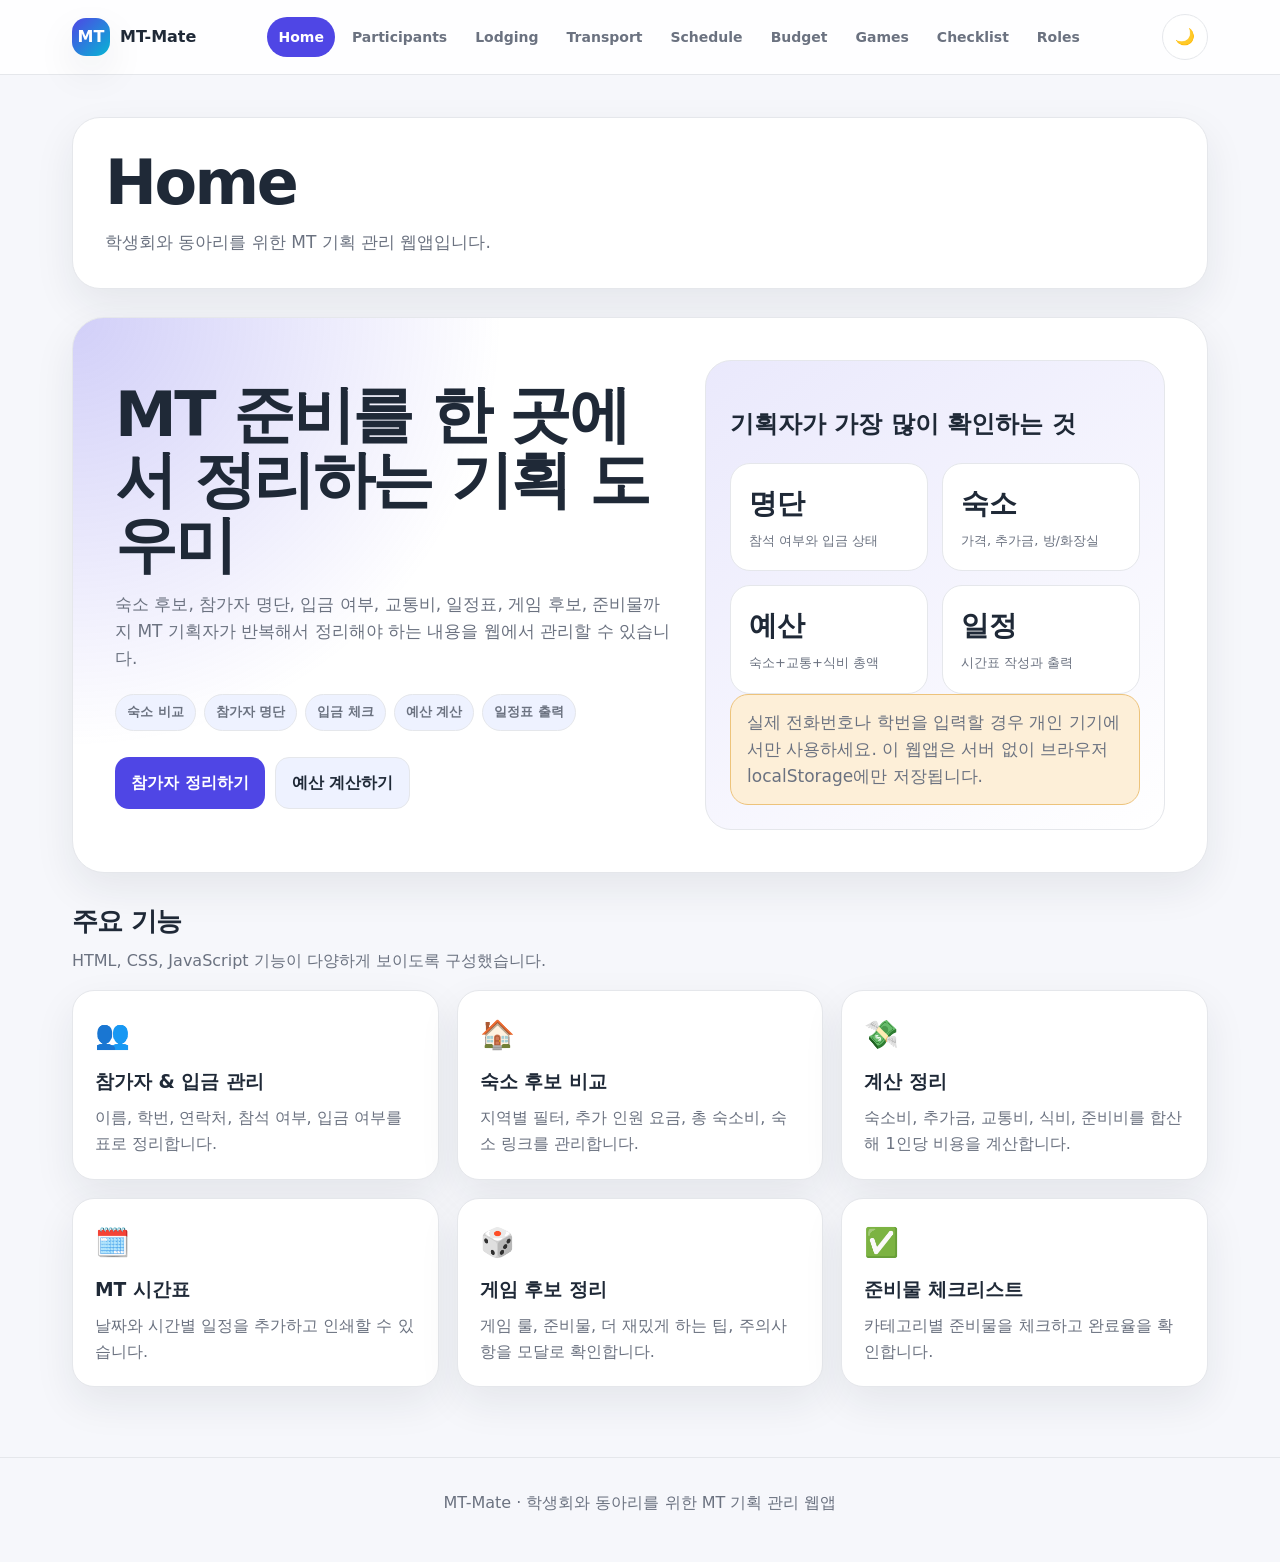
==== index.html @ 1ada5b93 "Add files via upload" ====
<!DOCTYPE html>
<html lang="ko">
<head>
  <meta charset="UTF-8" />
  <meta name="viewport" content="width=device-width, initial-scale=1.0" />
  <title>Home | MT-Mate</title>
  <link rel="stylesheet" href="style.css" />
</head>
<body data-page="home">
  <header class="site-header">
    <nav class="navbar">
      <a class="logo" href="index.html"><span class="logo-mark">MT</span><span>MT-Mate</span></a>
      <div class="nav-links"><a href="index.html">Home</a><a href="participants.html">Participants</a><a href="lodging.html">Lodging</a><a href="transport.html">Transport</a><a href="schedule.html">Schedule</a><a href="budget.html">Budget</a><a href="games.html">Games</a><a href="checklist.html">Checklist</a><a href="roles.html">Roles</a></div>
      <button id="themeToggle" class="theme-toggle" aria-label="테마 변경">🌙</button>
    </nav>
  </header>
  <main>
    <section class="page-title">
      <h1>Home</h1>
      <p>학생회와 동아리를 위한 MT 기획 관리 웹앱입니다.</p>
    </section>
    
<section class="hero">
  <div>
    <h1>MT 준비를 한 곳에서 정리하는 기획 도우미</h1>
    <p>숙소 후보, 참가자 명단, 입금 여부, 교통비, 일정표, 게임 후보, 준비물까지 MT 기획자가 반복해서 정리해야 하는 내용을 웹에서 관리할 수 있습니다.</p>
    <div class="hero-badges">
      <span class="badge">숙소 비교</span><span class="badge">참가자 명단</span><span class="badge">입금 체크</span><span class="badge">예산 계산</span><span class="badge">일정표 출력</span>
    </div>
    <div class="cta-row">
      <a class="btn" href="participants.html">참가자 정리하기</a>
      <a class="btn secondary" href="budget.html">예산 계산하기</a>
    </div>
  </div>
  <div class="hero-panel">
    <h2>기획자가 가장 많이 확인하는 것</h2>
    <div class="hero-stat">
      <div class="stat-card"><strong>명단</strong><span>참석 여부와 입금 상태</span></div>
      <div class="stat-card"><strong>숙소</strong><span>가격, 추가금, 방/화장실</span></div>
      <div class="stat-card"><strong>예산</strong><span>숙소+교통+식비 총액</span></div>
      <div class="stat-card"><strong>일정</strong><span>시간표 작성과 출력</span></div>
    </div>
    <p class="notice">실제 전화번호나 학번을 입력할 경우 개인 기기에서만 사용하세요. 이 웹앱은 서버 없이 브라우저 localStorage에만 저장됩니다.</p>
  </div>
</section>
<section class="section">
  <div class="section-head"><div><h2>주요 기능</h2><p>HTML, CSS, JavaScript 기능이 다양하게 보이도록 구성했습니다.</p></div></div>
  <div class="grid three">
    <a class="card" href="participants.html"><div class="icon">👥</div><h3>참가자 & 입금 관리</h3><p>이름, 학번, 연락처, 참석 여부, 입금 여부를 표로 정리합니다.</p></a>
    <a class="card" href="lodging.html"><div class="icon">🏠</div><h3>숙소 후보 비교</h3><p>지역별 필터, 추가 인원 요금, 총 숙소비, 숙소 링크를 관리합니다.</p></a>
    <a class="card" href="budget.html"><div class="icon">💸</div><h3>계산 정리</h3><p>숙소비, 추가금, 교통비, 식비, 준비비를 합산해 1인당 비용을 계산합니다.</p></a>
    <a class="card" href="schedule.html"><div class="icon">🗓️</div><h3>MT 시간표</h3><p>날짜와 시간별 일정을 추가하고 인쇄할 수 있습니다.</p></a>
    <a class="card" href="games.html"><div class="icon">🎲</div><h3>게임 후보 정리</h3><p>게임 룰, 준비물, 더 재밌게 하는 팁, 주의사항을 모달로 확인합니다.</p></a>
    <a class="card" href="checklist.html"><div class="icon">✅</div><h3>준비물 체크리스트</h3><p>카테고리별 준비물을 체크하고 완료율을 확인합니다.</p></a>
  </div>
</section>

  </main>
  <footer class="footer">MT-Mate · 학생회와 동아리를 위한 MT 기획 관리 웹앱</footer>
  <script src="script.js"></script>
</body>
</html>
---- style.css ----
:root {
  --bg: #f6f7fb;
  --surface: #ffffff;
  --surface-soft: #eef2ff;
  --text: #1f2937;
  --muted: #6b7280;
  --line: #e5e7eb;
  --primary: #4f46e5;
  --primary-dark: #3730a3;
  --accent: #06b6d4;
  --danger: #ef4444;
  --success: #16a34a;
  --warning: #f59e0b;
  --shadow: 0 16px 40px rgba(31, 41, 55, 0.08);
  --radius: 22px;
}

* { box-sizing: border-box; }
html { scroll-behavior: smooth; }
body {
  margin: 0;
  font-family: "Pretendard", "Noto Sans KR", system-ui, -apple-system, BlinkMacSystemFont, sans-serif;
  background: var(--bg);
  color: var(--text);
  line-height: 1.6;
}
body.dark {
  --bg: #101827;
  --surface: #182235;
  --surface-soft: #111827;
  --text: #f9fafb;
  --muted: #b8c2d6;
  --line: #30405d;
  --primary: #8b5cf6;
  --primary-dark: #7c3aed;
  --accent: #22d3ee;
  --shadow: 0 16px 40px rgba(0, 0, 0, 0.28);
}

a { color: inherit; text-decoration: none; }
button, input, select, textarea { font: inherit; }
button { cursor: pointer; }

.site-header {
  position: sticky;
  top: 0;
  z-index: 100;
  backdrop-filter: blur(16px);
  background: color-mix(in srgb, var(--surface) 86%, transparent);
  border-bottom: 1px solid var(--line);
}
.navbar {
  max-width: 1180px;
  margin: 0 auto;
  padding: 14px 22px;
  display: flex;
  align-items: center;
  justify-content: space-between;
  gap: 18px;
}
.logo { display: flex; align-items: center; gap: 10px; font-weight: 800; }
.logo-mark {
  width: 38px;
  height: 38px;
  border-radius: 14px;
  background: linear-gradient(135deg, var(--primary), var(--accent));
  display: grid;
  place-items: center;
  color: white;
  box-shadow: var(--shadow);
}
.nav-links { display: flex; align-items: center; gap: 6px; flex-wrap: wrap; justify-content: center; }
.nav-links a {
  color: var(--muted);
  padding: 9px 11px;
  border-radius: 999px;
  font-size: 14px;
  font-weight: 700;
}
.nav-links a:hover, .nav-links a.active {
  color: white;
  background: var(--primary);
}
.theme-toggle {
  border: 1px solid var(--line);
  background: var(--surface);
  color: var(--text);
  border-radius: 999px;
  padding: 9px 12px;
}

main { max-width: 1180px; margin: 0 auto; padding: 42px 22px 70px; }
.hero {
  display: grid;
  grid-template-columns: 1.1fr 0.9fr;
  gap: 28px;
  align-items: center;
  padding: 42px;
  background: radial-gradient(circle at top left, color-mix(in srgb, var(--primary) 26%, transparent), transparent 34%), var(--surface);
  border: 1px solid var(--line);
  border-radius: 32px;
  box-shadow: var(--shadow);
}
.hero h1, .page-title h1 { margin: 0 0 14px; font-size: clamp(34px, 5vw, 62px); line-height: 1.05; letter-spacing: -0.04em; }
.hero p, .page-title p { color: var(--muted); font-size: 17px; margin: 0; }
.hero-badges, .badge-row { display: flex; flex-wrap: wrap; gap: 8px; margin-top: 22px; }
.badge {
  display: inline-flex;
  align-items: center;
  gap: 6px;
  padding: 7px 11px;
  background: var(--surface-soft);
  border: 1px solid var(--line);
  border-radius: 999px;
  font-size: 13px;
  color: var(--muted);
  font-weight: 700;
}
.hero-panel {
  background: linear-gradient(145deg, color-mix(in srgb, var(--primary) 12%, var(--surface)), var(--surface));
  border: 1px solid var(--line);
  border-radius: 26px;
  padding: 24px;
}
.hero-stat { display: grid; grid-template-columns: repeat(2, 1fr); gap: 14px; margin-top: 18px; }
.stat-card {
  background: var(--surface);
  border: 1px solid var(--line);
  border-radius: 20px;
  padding: 18px;
}
.stat-card strong { display: block; font-size: 28px; }
.stat-card span { color: var(--muted); font-size: 13px; }
.cta-row { display: flex; gap: 10px; flex-wrap: wrap; margin-top: 26px; }
.btn {
  border: 0;
  border-radius: 14px;
  padding: 12px 16px;
  background: var(--primary);
  color: white;
  font-weight: 800;
  display: inline-flex;
  align-items: center;
  justify-content: center;
  gap: 8px;
}
.btn:hover { background: var(--primary-dark); transform: translateY(-1px); }
.btn.secondary { background: var(--surface-soft); color: var(--text); border: 1px solid var(--line); }
.btn.danger { background: var(--danger); }
.btn.small { padding: 8px 10px; font-size: 13px; border-radius: 11px; }
.btn.success { background: var(--success); }

.page-title {
  margin-bottom: 28px;
  padding: 32px;
  background: var(--surface);
  border: 1px solid var(--line);
  border-radius: 28px;
  box-shadow: var(--shadow);
}
.section { margin-top: 28px; }
.section-head { display: flex; align-items: end; justify-content: space-between; gap: 20px; margin-bottom: 16px; }
.section-head h2 { margin: 0; font-size: 26px; letter-spacing: -0.03em; }
.section-head p { margin: 5px 0 0; color: var(--muted); }

.grid { display: grid; gap: 18px; }
.grid.two { grid-template-columns: repeat(2, minmax(0, 1fr)); }
.grid.three { grid-template-columns: repeat(3, minmax(0, 1fr)); }
.grid.four { grid-template-columns: repeat(4, minmax(0, 1fr)); }
.card {
  background: var(--surface);
  border: 1px solid var(--line);
  border-radius: var(--radius);
  padding: 22px;
  box-shadow: var(--shadow);
}
.card h3 { margin: 0 0 8px; }
.card p { color: var(--muted); margin: 0; }
.card .icon { font-size: 28px; margin-bottom: 10px; }

.form-card { background: var(--surface); border: 1px solid var(--line); border-radius: var(--radius); padding: 22px; box-shadow: var(--shadow); }
.form-grid { display: grid; grid-template-columns: repeat(3, minmax(0, 1fr)); gap: 14px; }
.form-grid.two { grid-template-columns: repeat(2, minmax(0, 1fr)); }
.form-grid.four { grid-template-columns: repeat(4, minmax(0, 1fr)); }
.form-grid .full { grid-column: 1 / -1; }
label { display: block; font-size: 13px; font-weight: 800; margin-bottom: 6px; color: var(--muted); }
input, select, textarea {
  width: 100%;
  border: 1px solid var(--line);
  background: var(--surface-soft);
  color: var(--text);
  border-radius: 14px;
  padding: 12px 13px;
  outline: none;
}
textarea { min-height: 98px; resize: vertical; }
input:focus, select:focus, textarea:focus { border-color: var(--primary); box-shadow: 0 0 0 4px color-mix(in srgb, var(--primary) 14%, transparent); }
.actions { display: flex; gap: 10px; flex-wrap: wrap; margin-top: 16px; }

.tool-row { display: flex; gap: 10px; flex-wrap: wrap; align-items: center; margin: 14px 0 18px; }
.tool-row input, .tool-row select { width: auto; min-width: 180px; }

.item-list { display: grid; gap: 14px; }
.item-card {
  background: var(--surface);
  border: 1px solid var(--line);
  border-radius: 20px;
  padding: 18px;
  box-shadow: var(--shadow);
}
.item-top { display: flex; justify-content: space-between; gap: 12px; align-items: start; }
.item-top h3 { margin: 0; }
.meta { display: flex; flex-wrap: wrap; gap: 8px; margin: 12px 0; }
.pill { font-size: 12px; font-weight: 800; color: var(--muted); background: var(--surface-soft); border: 1px solid var(--line); padding: 5px 9px; border-radius: 999px; }
.pill.primary { color: white; background: var(--primary); border-color: var(--primary); }
.pill.success { color: white; background: var(--success); border-color: var(--success); }
.pill.warning { color: #111827; background: var(--warning); border-color: var(--warning); }
.pill.danger { color: white; background: var(--danger); border-color: var(--danger); }
.item-card p { margin: 6px 0; color: var(--muted); }
.item-card a { color: var(--primary); font-weight: 800; }

.summary-grid { display: grid; grid-template-columns: repeat(4, minmax(0, 1fr)); gap: 14px; margin: 18px 0; }
.summary-card { background: var(--surface); border: 1px solid var(--line); border-radius: 20px; padding: 18px; box-shadow: var(--shadow); }
.summary-card span { color: var(--muted); font-size: 13px; font-weight: 800; }
.summary-card strong { display: block; font-size: 26px; margin-top: 4px; }

.table-wrap { overflow-x: auto; background: var(--surface); border: 1px solid var(--line); border-radius: var(--radius); box-shadow: var(--shadow); }
table { width: 100%; border-collapse: collapse; min-width: 720px; }
th, td { border-bottom: 1px solid var(--line); padding: 12px 14px; text-align: left; font-size: 14px; vertical-align: top; }
th { color: var(--muted); background: var(--surface-soft); font-size: 13px; }
tr:last-child td { border-bottom: 0; }

.progress-box { background: var(--surface); border: 1px solid var(--line); border-radius: 20px; padding: 18px; box-shadow: var(--shadow); }
.progress-track { height: 12px; border-radius: 999px; background: var(--surface-soft); overflow: hidden; margin-top: 8px; }
.progress-fill { height: 100%; background: linear-gradient(90deg, var(--primary), var(--accent)); width: 0%; transition: width .25s ease; }

.game-card { cursor: pointer; transition: transform .18s ease; }
.game-card:hover { transform: translateY(-4px); }
.modal {
  position: fixed;
  inset: 0;
  background: rgba(0,0,0,.55);
  display: none;
  align-items: center;
  justify-content: center;
  padding: 20px;
  z-index: 300;
}
.modal.open { display: flex; }
.modal-content {
  max-width: 760px;
  width: 100%;
  max-height: 88vh;
  overflow: auto;
  background: var(--surface);
  color: var(--text);
  border-radius: 26px;
  border: 1px solid var(--line);
  padding: 26px;
  box-shadow: 0 22px 70px rgba(0,0,0,.35);
}
.modal-head { display: flex; justify-content: space-between; align-items: start; gap: 16px; }
.close-modal { border: 0; background: var(--surface-soft); color: var(--text); border-radius: 999px; padding: 8px 11px; }

.notice { background: color-mix(in srgb, var(--warning) 16%, var(--surface)); border: 1px solid color-mix(in srgb, var(--warning) 50%, var(--line)); border-radius: 18px; padding: 14px 16px; color: var(--text); margin-top: 16px; }
.empty { color: var(--muted); padding: 18px; border: 1px dashed var(--line); border-radius: 18px; background: var(--surface); }
.footer { text-align: center; color: var(--muted); padding: 32px 20px 46px; border-top: 1px solid var(--line); }

.print-only { display: none; }

@media (max-width: 900px) {
  .hero { grid-template-columns: 1fr; padding: 28px; }
  .grid.three, .grid.four, .grid.two, .form-grid, .form-grid.two, .form-grid.four, .summary-grid { grid-template-columns: 1fr; }
  .navbar { align-items: flex-start; flex-direction: column; }
  .nav-links { justify-content: flex-start; }
  .tool-row input, .tool-row select { width: 100%; }
}

@media print {
  .site-header, .actions, .tool-row, .theme-toggle, .no-print, .footer { display: none !important; }
  body { background: white; color: #111827; }
  main { max-width: none; padding: 20px; }
  .card, .form-card, .item-card, .page-title, .table-wrap { box-shadow: none; border-color: #ddd; }
  .print-only { display: block; }
}
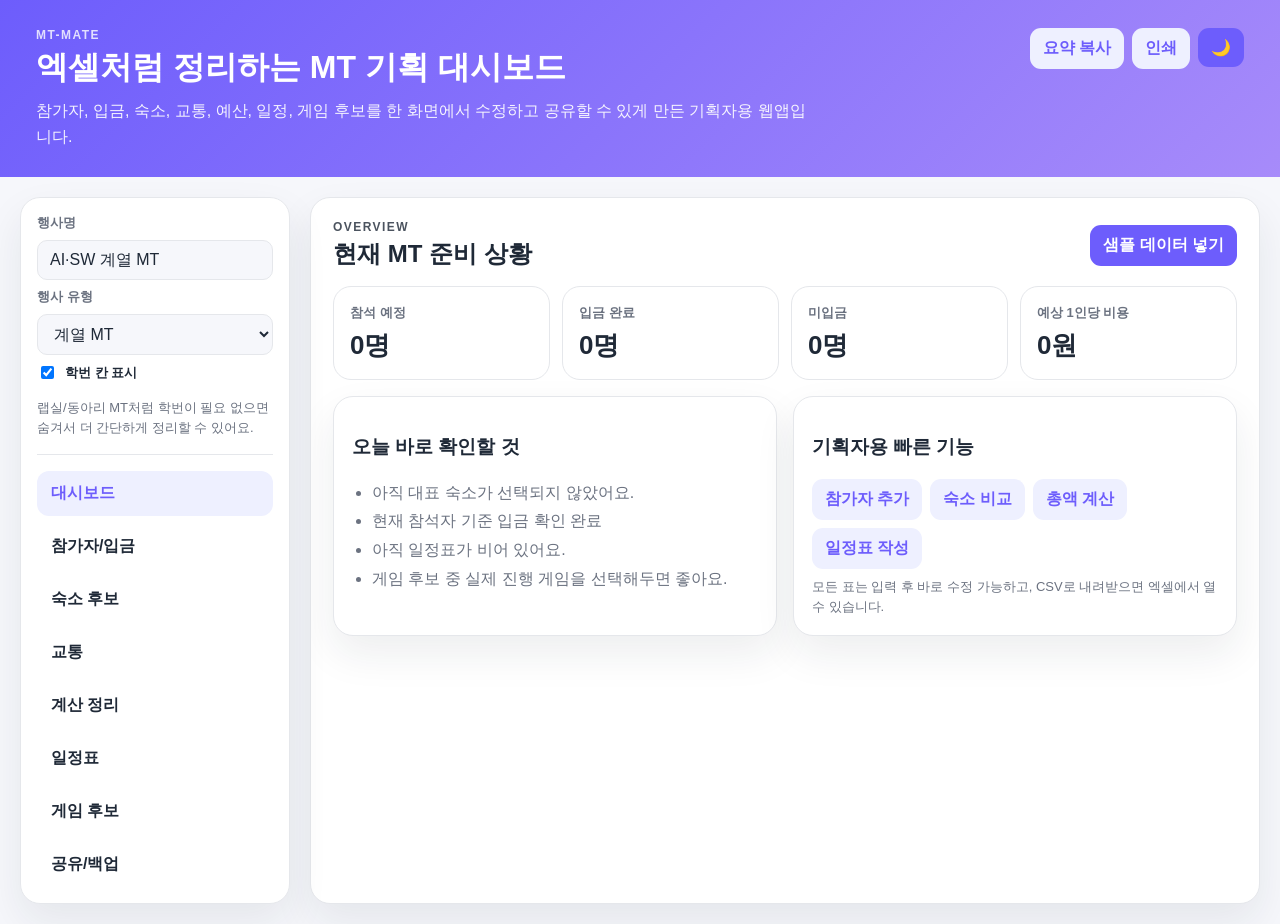
==== commit c525af7d: "Add files via upload" ====
--- a/index.html
+++ b/index.html
@@ -3,60 +3,252 @@
 <head>
   <meta charset="UTF-8" />
   <meta name="viewport" content="width=device-width, initial-scale=1.0" />
-  <title>Home | MT-Mate</title>
+  <title>MT-Mate | 엑셀형 MT 기획 대시보드</title>
   <link rel="stylesheet" href="style.css" />
 </head>
-<body data-page="home">
-  <header class="site-header">
-    <nav class="navbar">
-      <a class="logo" href="index.html"><span class="logo-mark">MT</span><span>MT-Mate</span></a>
-      <div class="nav-links"><a href="index.html">Home</a><a href="participants.html">Participants</a><a href="lodging.html">Lodging</a><a href="transport.html">Transport</a><a href="schedule.html">Schedule</a><a href="budget.html">Budget</a><a href="games.html">Games</a><a href="checklist.html">Checklist</a><a href="roles.html">Roles</a></div>
-      <button id="themeToggle" class="theme-toggle" aria-label="테마 변경">🌙</button>
-    </nav>
+<body>
+  <header class="app-header">
+    <div>
+      <p class="eyebrow">MT-Mate</p>
+      <h1>엑셀처럼 정리하는 MT 기획 대시보드</h1>
+      <p class="lead">참가자, 입금, 숙소, 교통, 예산, 일정, 게임 후보를 한 화면에서 수정하고 공유할 수 있게 만든 기획자용 웹앱입니다.</p>
+    </div>
+    <div class="header-actions">
+      <button id="copySummaryBtn" class="btn ghost">요약 복사</button>
+      <button id="printBtn" class="btn ghost">인쇄</button>
+      <button id="themeBtn" class="btn primary">🌙</button>
+    </div>
   </header>
-  <main>
-    <section class="page-title">
-      <h1>Home</h1>
-      <p>학생회와 동아리를 위한 MT 기획 관리 웹앱입니다.</p>
+
+  <main class="app-shell">
+    <aside class="side-panel">
+      <div class="project-box">
+        <label for="eventName">행사명</label>
+        <input id="eventName" type="text" placeholder="예: AI·SW 계열 MT" />
+        <label for="eventType">행사 유형</label>
+        <select id="eventType">
+          <option value="department">계열 MT</option>
+          <option value="lab">랩실 MT</option>
+          <option value="club">동아리 MT</option>
+          <option value="etc">기타</option>
+        </select>
+        <label class="check-line">
+          <input id="showStudentId" type="checkbox" /> 학번 칸 표시
+        </label>
+        <p class="mini-help">랩실/동아리 MT처럼 학번이 필요 없으면 숨겨서 더 간단하게 정리할 수 있어요.</p>
+      </div>
+
+      <nav class="tab-nav" aria-label="MT-Mate menu">
+        <button class="tab-btn active" data-tab="dashboard">대시보드</button>
+        <button class="tab-btn" data-tab="participants">참가자/입금</button>
+        <button class="tab-btn" data-tab="lodging">숙소 후보</button>
+        <button class="tab-btn" data-tab="transport">교통</button>
+        <button class="tab-btn" data-tab="budget">계산 정리</button>
+        <button class="tab-btn" data-tab="schedule">일정표</button>
+        <button class="tab-btn" data-tab="games">게임 후보</button>
+        <button class="tab-btn" data-tab="backup">공유/백업</button>
+      </nav>
+    </aside>
+
+    <section class="content-panel">
+      <section id="dashboard" class="tab-page active">
+        <div class="section-title">
+          <div>
+            <p class="eyebrow">Overview</p>
+            <h2>현재 MT 준비 상황</h2>
+          </div>
+          <button class="btn primary" data-add-sample>샘플 데이터 넣기</button>
+        </div>
+        <div class="stats-grid" id="summaryCards"></div>
+        <div class="split-grid">
+          <article class="card">
+            <h3>오늘 바로 확인할 것</h3>
+            <ul class="todo-list" id="quickCheckList"></ul>
+          </article>
+          <article class="card">
+            <h3>기획자용 빠른 기능</h3>
+            <div class="quick-buttons">
+              <button class="btn ghost" data-jump="participants">참가자 추가</button>
+              <button class="btn ghost" data-jump="lodging">숙소 비교</button>
+              <button class="btn ghost" data-jump="budget">총액 계산</button>
+              <button class="btn ghost" data-jump="schedule">일정표 작성</button>
+            </div>
+            <p class="mini-help">모든 표는 입력 후 바로 수정 가능하고, CSV로 내려받으면 엑셀에서 열 수 있습니다.</p>
+          </article>
+        </div>
+      </section>
+
+      <section id="participants" class="tab-page">
+        <div class="section-title">
+          <div>
+            <p class="eyebrow">Participants</p>
+            <h2>참가자 명단 & 입금 여부</h2>
+          </div>
+          <div class="action-row">
+            <button class="btn primary" id="addParticipantBtn">+ 행 추가</button>
+            <button class="btn ghost" data-copy="participants">표 복사</button>
+            <button class="btn ghost" data-csv="participants">CSV 다운로드</button>
+          </div>
+        </div>
+        <div class="helper-card">
+          <strong>여러 명 한 번에 붙여넣기</strong>
+          <p>엑셀/메모장에서 복사한 내용을 붙여넣으면 행으로 추가됩니다. 형식: 이름, 학번, 전화번호 또는 이름, 전화번호</p>
+          <textarea id="bulkParticipants" placeholder="예: 김하나 202512345 010-0000-0000&#10;이두리 010-1111-1111"></textarea>
+          <button class="btn ghost" id="bulkAddParticipantsBtn">붙여넣은 명단 추가</button>
+        </div>
+        <div class="table-wrap">
+          <table class="data-table" id="participantsTable"></table>
+        </div>
+      </section>
+
+      <section id="lodging" class="tab-page">
+        <div class="section-title">
+          <div>
+            <p class="eyebrow">Lodging</p>
+            <h2>숙소 후보 비교표</h2>
+          </div>
+          <div class="action-row">
+            <button class="btn primary" id="addLodgingBtn">+ 숙소 행 추가</button>
+            <button class="btn ghost" data-copy="lodgings">표 복사</button>
+            <button class="btn ghost" data-csv="lodgings">CSV 다운로드</button>
+          </div>
+        </div>
+        <div class="filter-bar">
+          <label>지역 선택</label>
+          <select id="regionSelect"></select>
+          <button class="btn ghost" id="filterRegionBtn">선택 지역만 보기</button>
+          <button class="btn ghost" id="showAllRegionsBtn">전체 보기</button>
+          <div class="recent-box">
+            <span>최근 선택 지역</span>
+            <div id="recentRegions" class="chip-row"></div>
+          </div>
+        </div>
+        <p class="mini-help">기본 행은 꼭 필요한 항목만 보이도록 구성했습니다. 방/화장실/시설은 각 행의 “추가정보”를 눌러 필요할 때만 적을 수 있어요.</p>
+        <div class="table-wrap wide">
+          <table class="data-table" id="lodgingsTable"></table>
+        </div>
+      </section>
+
+      <section id="transport" class="tab-page">
+        <div class="section-title">
+          <div>
+            <p class="eyebrow">Transport</p>
+            <h2>교통비 정리</h2>
+          </div>
+          <div class="action-row">
+            <button class="btn primary" id="addTransportBtn">+ 교통 행 추가</button>
+            <button class="btn ghost" data-copy="transport">표 복사</button>
+            <button class="btn ghost" data-csv="transport">CSV 다운로드</button>
+          </div>
+        </div>
+        <div class="table-wrap">
+          <table class="data-table" id="transportTable"></table>
+        </div>
+      </section>
+
+      <section id="budget" class="tab-page">
+        <div class="section-title">
+          <div>
+            <p class="eyebrow">Budget</p>
+            <h2>계산 정리 페이지</h2>
+          </div>
+          <div class="action-row">
+            <button class="btn primary" id="syncBudgetBtn">숙소/교통/음식 금액 반영</button>
+            <button class="btn ghost" data-copy="budget">표 복사</button>
+            <button class="btn ghost" data-csv="budget">CSV 다운로드</button>
+          </div>
+        </div>
+        <div class="stats-grid" id="budgetCards"></div>
+        <div class="split-grid">
+          <article class="card">
+            <div class="section-title compact">
+              <h3>음식/식비 계획</h3>
+              <button class="btn ghost" id="addFoodBtn">+ 음식 행 추가</button>
+            </div>
+            <div class="table-wrap small-table">
+              <table class="data-table" id="foodTable"></table>
+            </div>
+          </article>
+          <article class="card">
+            <div class="section-title compact">
+              <h3>기타 예산 항목</h3>
+              <button class="btn ghost" id="addBudgetBtn">+ 항목 추가</button>
+            </div>
+            <div class="table-wrap small-table">
+              <table class="data-table" id="budgetTable"></table>
+            </div>
+          </article>
+        </div>
+      </section>
+
+      <section id="schedule" class="tab-page">
+        <div class="section-title">
+          <div>
+            <p class="eyebrow">Schedule</p>
+            <h2>한눈에 보는 MT 일정표</h2>
+          </div>
+          <div class="action-row">
+            <button class="btn primary" id="addScheduleBtn">+ 일정 행 추가</button>
+            <button class="btn ghost" data-copy="schedule">표 복사</button>
+            <button class="btn ghost" data-csv="schedule">CSV 다운로드</button>
+          </div>
+        </div>
+        <div class="table-wrap wide">
+          <table class="data-table" id="scheduleTable"></table>
+        </div>
+      </section>
+
+      <section id="games" class="tab-page">
+        <div class="section-title">
+          <div>
+            <p class="eyebrow">Games</p>
+            <h2>게임 후보 설명표</h2>
+          </div>
+          <div class="action-row">
+            <button class="btn primary" id="addGameBtn">+ 게임 행 추가</button>
+            <button class="btn ghost" data-copy="games">표 복사</button>
+            <button class="btn ghost" data-csv="games">CSV 다운로드</button>
+          </div>
+        </div>
+        <p class="mini-help">게임을 고르는 것보다 중요한 건 “진행자가 설명하기 쉬운 형태”로 정리하는 것입니다. 룰, 준비물, 더 재밌게 하는 방법을 표로 정리해두면 회의 때 바로 공유하기 좋습니다.</p>
+        <div class="table-wrap wide">
+          <table class="data-table" id="gamesTable"></table>
+        </div>
+      </section>
+
+      <section id="backup" class="tab-page">
+        <div class="section-title">
+          <div>
+            <p class="eyebrow">Share & Backup</p>
+            <h2>공유, 백업, 복구</h2>
+          </div>
+          <div class="action-row">
+            <button class="btn primary" id="downloadBackupBtn">전체 백업 다운로드</button>
+            <button class="btn danger" id="resetAllBtn">전체 초기화</button>
+          </div>
+        </div>
+        <div class="split-grid">
+          <article class="card">
+            <h3>백업 가져오기</h3>
+            <p class="mini-help">다른 사람이 보낸 JSON 백업 파일을 가져오면 같은 내용을 이어서 볼 수 있습니다.</p>
+            <input id="backupFile" type="file" accept="application/json" />
+          </article>
+          <article class="card">
+            <h3>삭제 항목 복구</h3>
+            <p class="mini-help">실수로 삭제한 행은 휴지통에서 복구할 수 있습니다.</p>
+            <div id="trashList" class="trash-list"></div>
+          </article>
+        </div>
+        <article class="card">
+          <h3>공유용 요약</h3>
+          <textarea id="summaryText" readonly></textarea>
+          <button class="btn ghost" id="copyLongSummaryBtn">공유용 요약 복사</button>
+        </article>
+      </section>
     </section>
-    
-<section class="hero">
-  <div>
-    <h1>MT 준비를 한 곳에서 정리하는 기획 도우미</h1>
-    <p>숙소 후보, 참가자 명단, 입금 여부, 교통비, 일정표, 게임 후보, 준비물까지 MT 기획자가 반복해서 정리해야 하는 내용을 웹에서 관리할 수 있습니다.</p>
-    <div class="hero-badges">
-      <span class="badge">숙소 비교</span><span class="badge">참가자 명단</span><span class="badge">입금 체크</span><span class="badge">예산 계산</span><span class="badge">일정표 출력</span>
-    </div>
-    <div class="cta-row">
-      <a class="btn" href="participants.html">참가자 정리하기</a>
-      <a class="btn secondary" href="budget.html">예산 계산하기</a>
-    </div>
-  </div>
-  <div class="hero-panel">
-    <h2>기획자가 가장 많이 확인하는 것</h2>
-    <div class="hero-stat">
-      <div class="stat-card"><strong>명단</strong><span>참석 여부와 입금 상태</span></div>
-      <div class="stat-card"><strong>숙소</strong><span>가격, 추가금, 방/화장실</span></div>
-      <div class="stat-card"><strong>예산</strong><span>숙소+교통+식비 총액</span></div>
-      <div class="stat-card"><strong>일정</strong><span>시간표 작성과 출력</span></div>
-    </div>
-    <p class="notice">실제 전화번호나 학번을 입력할 경우 개인 기기에서만 사용하세요. 이 웹앱은 서버 없이 브라우저 localStorage에만 저장됩니다.</p>
-  </div>
-</section>
-<section class="section">
-  <div class="section-head"><div><h2>주요 기능</h2><p>HTML, CSS, JavaScript 기능이 다양하게 보이도록 구성했습니다.</p></div></div>
-  <div class="grid three">
-    <a class="card" href="participants.html"><div class="icon">👥</div><h3>참가자 & 입금 관리</h3><p>이름, 학번, 연락처, 참석 여부, 입금 여부를 표로 정리합니다.</p></a>
-    <a class="card" href="lodging.html"><div class="icon">🏠</div><h3>숙소 후보 비교</h3><p>지역별 필터, 추가 인원 요금, 총 숙소비, 숙소 링크를 관리합니다.</p></a>
-    <a class="card" href="budget.html"><div class="icon">💸</div><h3>계산 정리</h3><p>숙소비, 추가금, 교통비, 식비, 준비비를 합산해 1인당 비용을 계산합니다.</p></a>
-    <a class="card" href="schedule.html"><div class="icon">🗓️</div><h3>MT 시간표</h3><p>날짜와 시간별 일정을 추가하고 인쇄할 수 있습니다.</p></a>
-    <a class="card" href="games.html"><div class="icon">🎲</div><h3>게임 후보 정리</h3><p>게임 룰, 준비물, 더 재밌게 하는 팁, 주의사항을 모달로 확인합니다.</p></a>
-    <a class="card" href="checklist.html"><div class="icon">✅</div><h3>준비물 체크리스트</h3><p>카테고리별 준비물을 체크하고 완료율을 확인합니다.</p></a>
-  </div>
-</section>
-
   </main>
-  <footer class="footer">MT-Mate · 학생회와 동아리를 위한 MT 기획 관리 웹앱</footer>
+
+  <div id="toast" class="toast"></div>
   <script src="script.js"></script>
 </body>
-</html>+</html>
--- a/style.css
+++ b/style.css
@@ -1,285 +1,237 @@
 :root {
   --bg: #f6f7fb;
-  --surface: #ffffff;
-  --surface-soft: #eef2ff;
+  --panel: #ffffff;
   --text: #1f2937;
   --muted: #6b7280;
   --line: #e5e7eb;
-  --primary: #4f46e5;
-  --primary-dark: #3730a3;
-  --accent: #06b6d4;
+  --primary: #6d5dfc;
+  --primary-dark: #5145cd;
+  --soft: #eef0ff;
   --danger: #ef4444;
-  --success: #16a34a;
+  --success: #10b981;
   --warning: #f59e0b;
-  --shadow: 0 16px 40px rgba(31, 41, 55, 0.08);
-  --radius: 22px;
+  --shadow: 0 18px 40px rgba(31, 41, 55, 0.08);
+}
+
+body.dark {
+  --bg: #111827;
+  --panel: #1f2937;
+  --text: #f9fafb;
+  --muted: #9ca3af;
+  --line: #374151;
+  --soft: #252f49;
+  --shadow: 0 18px 40px rgba(0, 0, 0, 0.35);
 }
 
 * { box-sizing: border-box; }
-html { scroll-behavior: smooth; }
 body {
   margin: 0;
-  font-family: "Pretendard", "Noto Sans KR", system-ui, -apple-system, BlinkMacSystemFont, sans-serif;
+  font-family: -apple-system, BlinkMacSystemFont, "Segoe UI", "Noto Sans KR", sans-serif;
   background: var(--bg);
   color: var(--text);
-  line-height: 1.6;
-}
-body.dark {
-  --bg: #101827;
-  --surface: #182235;
-  --surface-soft: #111827;
-  --text: #f9fafb;
-  --muted: #b8c2d6;
-  --line: #30405d;
-  --primary: #8b5cf6;
-  --primary-dark: #7c3aed;
-  --accent: #22d3ee;
-  --shadow: 0 16px 40px rgba(0, 0, 0, 0.28);
-}
-
-a { color: inherit; text-decoration: none; }
+}
+
 button, input, select, textarea { font: inherit; }
 button { cursor: pointer; }
 
-.site-header {
+.app-header {
+  display: flex;
+  justify-content: space-between;
+  gap: 20px;
+  padding: 28px 36px;
+  background: linear-gradient(135deg, var(--primary), #a78bfa);
+  color: white;
+}
+
+.app-header h1 { margin: 4px 0 8px; font-size: 32px; }
+.lead { margin: 0; max-width: 780px; opacity: 0.92; line-height: 1.6; }
+.eyebrow { margin: 0; font-size: 12px; letter-spacing: 0.12em; text-transform: uppercase; font-weight: 800; opacity: 0.8; }
+.header-actions { display: flex; gap: 8px; align-items: flex-start; }
+
+.app-shell {
+  display: grid;
+  grid-template-columns: 270px minmax(0, 1fr);
+  gap: 20px;
+  padding: 20px;
+}
+
+.side-panel, .content-panel, .card, .helper-card {
+  background: var(--panel);
+  border: 1px solid var(--line);
+  border-radius: 20px;
+  box-shadow: var(--shadow);
+}
+
+.side-panel { padding: 16px; height: fit-content; position: sticky; top: 16px; }
+.content-panel { padding: 22px; min-height: 680px; overflow: hidden; }
+.project-box { display: grid; gap: 8px; padding-bottom: 16px; border-bottom: 1px solid var(--line); }
+label { font-size: 13px; font-weight: 800; color: var(--muted); }
+input, select, textarea {
+  width: 100%;
+  border: 1px solid var(--line);
+  background: var(--bg);
+  color: var(--text);
+  border-radius: 10px;
+  padding: 10px 12px;
+  outline: none;
+}
+textarea { min-height: 84px; resize: vertical; }
+input:focus, select:focus, textarea:focus { border-color: var(--primary); box-shadow: 0 0 0 3px rgba(109, 93, 252, 0.16); }
+.check-line { display: flex; align-items: center; gap: 8px; color: var(--text); }
+.check-line input { width: auto; }
+.mini-help { color: var(--muted); line-height: 1.55; font-size: 13px; margin: 8px 0 0; }
+
+.tab-nav { display: grid; gap: 8px; margin-top: 16px; }
+.tab-btn {
+  border: 0;
+  border-radius: 12px;
+  padding: 12px 14px;
+  background: transparent;
+  color: var(--text);
+  text-align: left;
+  font-weight: 800;
+}
+.tab-btn:hover, .tab-btn.active { background: var(--soft); color: var(--primary); }
+
+.tab-page { display: none; }
+.tab-page.active { display: block; animation: fadeUp .22s ease; }
+@keyframes fadeUp { from { opacity: 0; transform: translateY(8px); } to { opacity: 1; transform: translateY(0); } }
+
+.section-title { display: flex; justify-content: space-between; gap: 12px; align-items: center; margin-bottom: 16px; }
+.section-title h2, .section-title h3 { margin: 4px 0 0; }
+.section-title.compact { margin: 0 0 12px; }
+.action-row, .quick-buttons, .filter-bar { display: flex; gap: 8px; flex-wrap: wrap; align-items: center; }
+
+.btn {
+  border: 0;
+  border-radius: 11px;
+  padding: 10px 13px;
+  font-weight: 900;
+  white-space: nowrap;
+}
+.btn.primary { background: var(--primary); color: white; }
+.btn.primary:hover { background: var(--primary-dark); }
+.btn.ghost { background: var(--soft); color: var(--primary); }
+.btn.danger { background: #fee2e2; color: #b91c1c; }
+
+.stats-grid {
+  display: grid;
+  grid-template-columns: repeat(4, minmax(0, 1fr));
+  gap: 12px;
+  margin-bottom: 16px;
+}
+.stat-card {
+  background: var(--panel);
+  border: 1px solid var(--line);
+  border-radius: 18px;
+  padding: 16px;
+}
+.stat-card b { display: block; font-size: 26px; margin-top: 6px; }
+.stat-card span { color: var(--muted); font-size: 13px; font-weight: 800; }
+
+.split-grid { display: grid; grid-template-columns: 1fr 1fr; gap: 16px; }
+.card, .helper-card { padding: 18px; }
+.todo-list { margin: 0; padding-left: 20px; line-height: 1.8; color: var(--muted); }
+
+.table-wrap {
+  overflow: auto;
+  border: 1px solid var(--line);
+  border-radius: 16px;
+  background: var(--panel);
+}
+.table-wrap.wide { max-height: 68vh; }
+.small-table { max-height: 420px; }
+.data-table {
+  width: 100%;
+  border-collapse: collapse;
+  min-width: 860px;
+}
+.data-table th, .data-table td {
+  border-bottom: 1px solid var(--line);
+  border-right: 1px solid var(--line);
+  padding: 8px;
+  vertical-align: middle;
+  font-size: 13px;
+}
+.data-table th {
   position: sticky;
   top: 0;
-  z-index: 100;
-  backdrop-filter: blur(16px);
-  background: color-mix(in srgb, var(--surface) 86%, transparent);
-  border-bottom: 1px solid var(--line);
-}
-.navbar {
-  max-width: 1180px;
-  margin: 0 auto;
-  padding: 14px 22px;
-  display: flex;
-  align-items: center;
-  justify-content: space-between;
-  gap: 18px;
-}
-.logo { display: flex; align-items: center; gap: 10px; font-weight: 800; }
-.logo-mark {
-  width: 38px;
-  height: 38px;
-  border-radius: 14px;
-  background: linear-gradient(135deg, var(--primary), var(--accent));
-  display: grid;
-  place-items: center;
-  color: white;
-  box-shadow: var(--shadow);
-}
-.nav-links { display: flex; align-items: center; gap: 6px; flex-wrap: wrap; justify-content: center; }
-.nav-links a {
-  color: var(--muted);
-  padding: 9px 11px;
+  z-index: 1;
+  background: var(--soft);
+  color: var(--primary);
+  text-align: left;
+  font-weight: 900;
+}
+.data-table tr:hover td { background: rgba(109, 93, 252, 0.04); }
+.data-table input, .data-table select, .data-table textarea {
+  border: 0;
+  background: transparent;
+  border-radius: 6px;
+  padding: 7px;
+  min-width: 90px;
+}
+.data-table textarea { min-width: 230px; min-height: 56px; }
+.data-table input:focus, .data-table select:focus, .data-table textarea:focus { background: var(--bg); }
+.calc-cell { font-weight: 900; color: var(--primary); white-space: nowrap; }
+.paid { color: var(--success); font-weight: 900; }
+.unpaid { color: var(--danger); font-weight: 900; }
+.hidden-col { display: none; }
+.detail-row td { background: var(--bg); }
+.detail-grid { display: grid; grid-template-columns: repeat(4, minmax(140px, 1fr)); gap: 8px; }
+
+.filter-bar {
+  background: var(--panel);
+  border: 1px solid var(--line);
+  border-radius: 16px;
+  padding: 12px;
+  margin-bottom: 10px;
+}
+.filter-bar select { max-width: 220px; }
+.recent-box { display: flex; align-items: center; gap: 8px; color: var(--muted); font-size: 13px; font-weight: 900; }
+.chip-row { display: flex; gap: 6px; flex-wrap: wrap; }
+.chip {
+  border: 1px solid var(--line);
   border-radius: 999px;
-  font-size: 14px;
-  font-weight: 700;
-}
-.nav-links a:hover, .nav-links a.active {
-  color: white;
-  background: var(--primary);
-}
-.theme-toggle {
-  border: 1px solid var(--line);
-  background: var(--surface);
-  color: var(--text);
+  padding: 7px 10px;
+  background: var(--bg);
+  color: var(--text);
+  font-size: 12px;
+  font-weight: 800;
+}
+
+#summaryText { min-height: 260px; font-family: ui-monospace, SFMono-Regular, Menlo, Consolas, monospace; }
+.trash-list { display: grid; gap: 8px; max-height: 280px; overflow: auto; }
+.trash-item { display: flex; justify-content: space-between; gap: 8px; align-items: center; border: 1px solid var(--line); border-radius: 12px; padding: 10px; }
+.toast {
+  position: fixed;
+  right: 18px;
+  bottom: 18px;
+  background: var(--text);
+  color: var(--panel);
+  padding: 12px 16px;
   border-radius: 999px;
-  padding: 9px 12px;
-}
-
-main { max-width: 1180px; margin: 0 auto; padding: 42px 22px 70px; }
-.hero {
-  display: grid;
-  grid-template-columns: 1.1fr 0.9fr;
-  gap: 28px;
-  align-items: center;
-  padding: 42px;
-  background: radial-gradient(circle at top left, color-mix(in srgb, var(--primary) 26%, transparent), transparent 34%), var(--surface);
-  border: 1px solid var(--line);
-  border-radius: 32px;
-  box-shadow: var(--shadow);
-}
-.hero h1, .page-title h1 { margin: 0 0 14px; font-size: clamp(34px, 5vw, 62px); line-height: 1.05; letter-spacing: -0.04em; }
-.hero p, .page-title p { color: var(--muted); font-size: 17px; margin: 0; }
-.hero-badges, .badge-row { display: flex; flex-wrap: wrap; gap: 8px; margin-top: 22px; }
-.badge {
-  display: inline-flex;
-  align-items: center;
-  gap: 6px;
-  padding: 7px 11px;
-  background: var(--surface-soft);
-  border: 1px solid var(--line);
-  border-radius: 999px;
-  font-size: 13px;
-  color: var(--muted);
-  font-weight: 700;
-}
-.hero-panel {
-  background: linear-gradient(145deg, color-mix(in srgb, var(--primary) 12%, var(--surface)), var(--surface));
-  border: 1px solid var(--line);
-  border-radius: 26px;
-  padding: 24px;
-}
-.hero-stat { display: grid; grid-template-columns: repeat(2, 1fr); gap: 14px; margin-top: 18px; }
-.stat-card {
-  background: var(--surface);
-  border: 1px solid var(--line);
-  border-radius: 20px;
-  padding: 18px;
-}
-.stat-card strong { display: block; font-size: 28px; }
-.stat-card span { color: var(--muted); font-size: 13px; }
-.cta-row { display: flex; gap: 10px; flex-wrap: wrap; margin-top: 26px; }
-.btn {
-  border: 0;
-  border-radius: 14px;
-  padding: 12px 16px;
-  background: var(--primary);
-  color: white;
-  font-weight: 800;
-  display: inline-flex;
-  align-items: center;
-  justify-content: center;
-  gap: 8px;
-}
-.btn:hover { background: var(--primary-dark); transform: translateY(-1px); }
-.btn.secondary { background: var(--surface-soft); color: var(--text); border: 1px solid var(--line); }
-.btn.danger { background: var(--danger); }
-.btn.small { padding: 8px 10px; font-size: 13px; border-radius: 11px; }
-.btn.success { background: var(--success); }
-
-.page-title {
-  margin-bottom: 28px;
-  padding: 32px;
-  background: var(--surface);
-  border: 1px solid var(--line);
-  border-radius: 28px;
-  box-shadow: var(--shadow);
-}
-.section { margin-top: 28px; }
-.section-head { display: flex; align-items: end; justify-content: space-between; gap: 20px; margin-bottom: 16px; }
-.section-head h2 { margin: 0; font-size: 26px; letter-spacing: -0.03em; }
-.section-head p { margin: 5px 0 0; color: var(--muted); }
-
-.grid { display: grid; gap: 18px; }
-.grid.two { grid-template-columns: repeat(2, minmax(0, 1fr)); }
-.grid.three { grid-template-columns: repeat(3, minmax(0, 1fr)); }
-.grid.four { grid-template-columns: repeat(4, minmax(0, 1fr)); }
-.card {
-  background: var(--surface);
-  border: 1px solid var(--line);
-  border-radius: var(--radius);
-  padding: 22px;
-  box-shadow: var(--shadow);
-}
-.card h3 { margin: 0 0 8px; }
-.card p { color: var(--muted); margin: 0; }
-.card .icon { font-size: 28px; margin-bottom: 10px; }
-
-.form-card { background: var(--surface); border: 1px solid var(--line); border-radius: var(--radius); padding: 22px; box-shadow: var(--shadow); }
-.form-grid { display: grid; grid-template-columns: repeat(3, minmax(0, 1fr)); gap: 14px; }
-.form-grid.two { grid-template-columns: repeat(2, minmax(0, 1fr)); }
-.form-grid.four { grid-template-columns: repeat(4, minmax(0, 1fr)); }
-.form-grid .full { grid-column: 1 / -1; }
-label { display: block; font-size: 13px; font-weight: 800; margin-bottom: 6px; color: var(--muted); }
-input, select, textarea {
-  width: 100%;
-  border: 1px solid var(--line);
-  background: var(--surface-soft);
-  color: var(--text);
-  border-radius: 14px;
-  padding: 12px 13px;
-  outline: none;
-}
-textarea { min-height: 98px; resize: vertical; }
-input:focus, select:focus, textarea:focus { border-color: var(--primary); box-shadow: 0 0 0 4px color-mix(in srgb, var(--primary) 14%, transparent); }
-.actions { display: flex; gap: 10px; flex-wrap: wrap; margin-top: 16px; }
-
-.tool-row { display: flex; gap: 10px; flex-wrap: wrap; align-items: center; margin: 14px 0 18px; }
-.tool-row input, .tool-row select { width: auto; min-width: 180px; }
-
-.item-list { display: grid; gap: 14px; }
-.item-card {
-  background: var(--surface);
-  border: 1px solid var(--line);
-  border-radius: 20px;
-  padding: 18px;
-  box-shadow: var(--shadow);
-}
-.item-top { display: flex; justify-content: space-between; gap: 12px; align-items: start; }
-.item-top h3 { margin: 0; }
-.meta { display: flex; flex-wrap: wrap; gap: 8px; margin: 12px 0; }
-.pill { font-size: 12px; font-weight: 800; color: var(--muted); background: var(--surface-soft); border: 1px solid var(--line); padding: 5px 9px; border-radius: 999px; }
-.pill.primary { color: white; background: var(--primary); border-color: var(--primary); }
-.pill.success { color: white; background: var(--success); border-color: var(--success); }
-.pill.warning { color: #111827; background: var(--warning); border-color: var(--warning); }
-.pill.danger { color: white; background: var(--danger); border-color: var(--danger); }
-.item-card p { margin: 6px 0; color: var(--muted); }
-.item-card a { color: var(--primary); font-weight: 800; }
-
-.summary-grid { display: grid; grid-template-columns: repeat(4, minmax(0, 1fr)); gap: 14px; margin: 18px 0; }
-.summary-card { background: var(--surface); border: 1px solid var(--line); border-radius: 20px; padding: 18px; box-shadow: var(--shadow); }
-.summary-card span { color: var(--muted); font-size: 13px; font-weight: 800; }
-.summary-card strong { display: block; font-size: 26px; margin-top: 4px; }
-
-.table-wrap { overflow-x: auto; background: var(--surface); border: 1px solid var(--line); border-radius: var(--radius); box-shadow: var(--shadow); }
-table { width: 100%; border-collapse: collapse; min-width: 720px; }
-th, td { border-bottom: 1px solid var(--line); padding: 12px 14px; text-align: left; font-size: 14px; vertical-align: top; }
-th { color: var(--muted); background: var(--surface-soft); font-size: 13px; }
-tr:last-child td { border-bottom: 0; }
-
-.progress-box { background: var(--surface); border: 1px solid var(--line); border-radius: 20px; padding: 18px; box-shadow: var(--shadow); }
-.progress-track { height: 12px; border-radius: 999px; background: var(--surface-soft); overflow: hidden; margin-top: 8px; }
-.progress-fill { height: 100%; background: linear-gradient(90deg, var(--primary), var(--accent)); width: 0%; transition: width .25s ease; }
-
-.game-card { cursor: pointer; transition: transform .18s ease; }
-.game-card:hover { transform: translateY(-4px); }
-.modal {
-  position: fixed;
-  inset: 0;
-  background: rgba(0,0,0,.55);
-  display: none;
-  align-items: center;
-  justify-content: center;
-  padding: 20px;
-  z-index: 300;
-}
-.modal.open { display: flex; }
-.modal-content {
-  max-width: 760px;
-  width: 100%;
-  max-height: 88vh;
-  overflow: auto;
-  background: var(--surface);
-  color: var(--text);
-  border-radius: 26px;
-  border: 1px solid var(--line);
-  padding: 26px;
-  box-shadow: 0 22px 70px rgba(0,0,0,.35);
-}
-.modal-head { display: flex; justify-content: space-between; align-items: start; gap: 16px; }
-.close-modal { border: 0; background: var(--surface-soft); color: var(--text); border-radius: 999px; padding: 8px 11px; }
-
-.notice { background: color-mix(in srgb, var(--warning) 16%, var(--surface)); border: 1px solid color-mix(in srgb, var(--warning) 50%, var(--line)); border-radius: 18px; padding: 14px 16px; color: var(--text); margin-top: 16px; }
-.empty { color: var(--muted); padding: 18px; border: 1px dashed var(--line); border-radius: 18px; background: var(--surface); }
-.footer { text-align: center; color: var(--muted); padding: 32px 20px 46px; border-top: 1px solid var(--line); }
-
-.print-only { display: none; }
-
-@media (max-width: 900px) {
-  .hero { grid-template-columns: 1fr; padding: 28px; }
-  .grid.three, .grid.four, .grid.two, .form-grid, .form-grid.two, .form-grid.four, .summary-grid { grid-template-columns: 1fr; }
-  .navbar { align-items: flex-start; flex-direction: column; }
-  .nav-links { justify-content: flex-start; }
-  .tool-row input, .tool-row select { width: 100%; }
+  opacity: 0;
+  pointer-events: none;
+  transform: translateY(12px);
+  transition: .2s ease;
+  font-weight: 900;
+}
+.toast.show { opacity: 1; transform: translateY(0); }
+
+@media (max-width: 980px) {
+  .app-shell { grid-template-columns: 1fr; }
+  .side-panel { position: static; }
+  .tab-nav { grid-template-columns: repeat(2, 1fr); }
+  .stats-grid { grid-template-columns: repeat(2, 1fr); }
+  .split-grid { grid-template-columns: 1fr; }
+  .app-header { flex-direction: column; padding: 24px 20px; }
 }
 
 @media print {
-  .site-header, .actions, .tool-row, .theme-toggle, .no-print, .footer { display: none !important; }
-  body { background: white; color: #111827; }
-  main { max-width: none; padding: 20px; }
-  .card, .form-card, .item-card, .page-title, .table-wrap { box-shadow: none; border-color: #ddd; }
-  .print-only { display: block; }
-}
+  .side-panel, .header-actions, .action-row, .helper-card, .filter-bar, .btn { display: none !important; }
+  .app-shell { display: block; padding: 0; }
+  .app-header { color: black; background: white; padding: 0 0 12px; }
+  .content-panel { box-shadow: none; border: 0; padding: 0; }
+  .tab-page { display: block !important; page-break-after: always; }
+  body { background: white; }
+}
